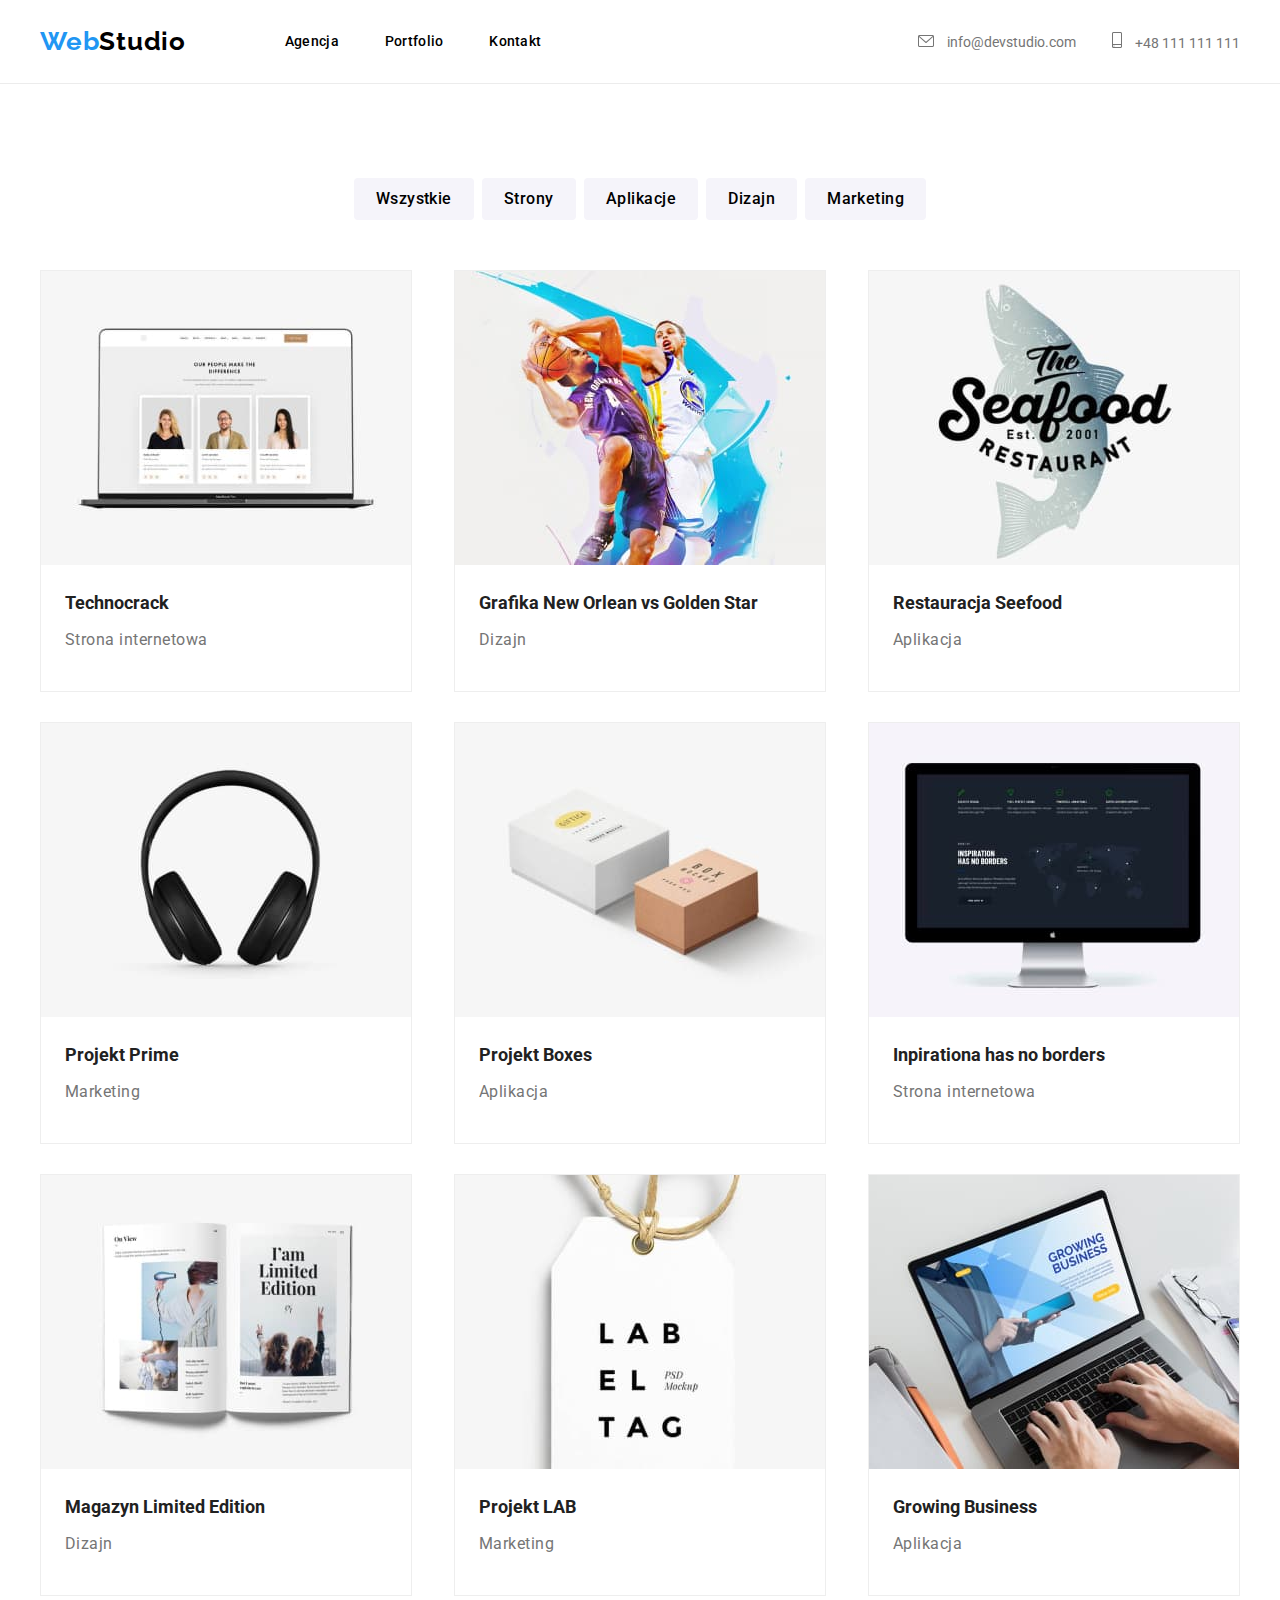
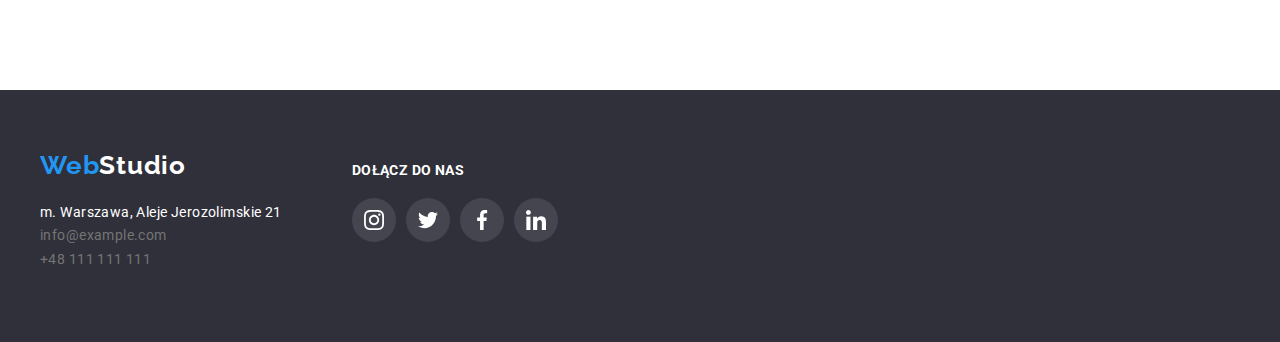
==== portfolio.html @ ff659283 "zklonowane repo 04" ====
<!DOCTYPE html>
<html lang="pl">
<head>
    <meta charset="UTF-8">
    <meta http-equiv="X-UA-Compatible" content="IE=edge">
    <meta name="viewport" content="width=device-width, initial-scale=1.0">
    <link rel="stylesheet" href="https://cdnjs.cloudflare.com/ajax/libs/modern-normalize/1.0.0/modern-normalize.min.css" />
    <link rel="stylesheet" href="css/styles.css">
    <link rel="preconnect" href="https://fonts.googleapis.com">
    <link rel="preconnect" href="https://fonts.gstatic.com" crossorigin>
    <link href="https://fonts.googleapis.com/css2?family=Raleway:wght@700&family=Roboto:wght@400;500;700;900&display=swap"
        rel="stylesheet">
    <title>Portfolio</title>
</head>
<body>
    <header>
        <div class="container">
            <a class="logo" href="index.html"><span class="logo-accent">Web</span>Studio</a>
            <nav class="navigation">
                <ul class="list">
                    <li class="list-nav-item"><a class="link" href="index.html">Agencja</a></li>
                    <li class="list-nav-item"><a class="link" href="portfolio.html">Portfolio</a></li>
                    <li class="list-nav-item"><a class="link" href="/contact">Kontakt</a></li>
                </ul>
            </nav>
            <div class="link-contact-icon">
                <a href="mailto:info@devstudio.com" class="link-contact">
                    <svg class="icon-contact" id="icon-envelope" width="16" height="12">
                        <use href="images/icon.svg#icon-envelope"></use>
                            </svg> info@devstudio.com</a>
            </div>
            <div class="link-contact-icon">
                <a href="tel:+48111111111" class="link-contact">
                    <svg class="icon-contact" id="icon-smartphone" width="10" height="16">
                        <use href="images/icon.svg#icon-smartphone"></use>
                            </svg> +48 111 111 111</a>
            </div>
    </header>
    <main>
        <section class="portfolio-list-button">
            <div class="container">
                <ul class="list portfolio-list-button">
                    <li class="porfolio-list-item"><button class="button-portfolio" type="button">Wszystkie</button></li>
                    <li class="porfolio-list-item"><button class="button-portfolio" type="button">Strony</button></li>
                    <li class="porfolio-list-item"><button class="button-portfolio" type="button">Aplikacje</button></li>
                    <li class="porfolio-list-item"><button class="button-portfolio" type="button">Dizajn</button></li>
                    <li class="porfolio-list-item"><button class="button-portfolio" type="button">Marketing</button></li>
                </ul>
            </div>
        </section>
        <section>
            <div class="container">
            <ul class="list portfolio-list-card">
                <li class="portfolio-card-item">    
                    <figure class="portfolio-card">
                        <img src="images/technocrack.jpg" alt="Technocrack" width="370px" height="294">
                        <figcaption class="figcaption-portfolio">
                            <h3>Technocrack</h3>
                            <p class="accent-card">Strona internetowa</p>
                        </figcaption>
                    </figure>
                </li>
                <li class="portfolio-card-item">
                     <figure class="portfolio-card">
                        <img src="images/new-orlean-vs-golden-star.jpg" alt="New Orlean vs Golden Star" width="370" height="294">
                        <figcaption class="figcaption-portfolio">
                            <h3>Grafika New Orlean vs Golden Star</h3>
                            <p class="accent-card">Dizajn</p>
                        </figcaption>
                    </figure>
                </li>
                <li class="portfolio-card-item">
                     <figure class="portfolio-card">
                        <img src="images/restauracja-seefood.jpg" alt="Restauracja Seefood" width="370" height="294">
                        <figcaption class="figcaption-portfolio">
                            <h3>Restauracja Seefood</h3>
                            <p class="accent-card">Aplikacja</p>
                        </figcaption>
                     </figure>
                </li>
                <li class="portfolio-card-item">
                    <figure class="portfolio-card">
                        <img src="images/projekt-prime.jpg" alt="Projekt Prime" width="370" height="294">
                        <figcaption class="figcaption-portfolio">
                            <h3>Projekt Prime</h3>
                            <p class="accent-card">Marketing</p>
                        </figcaption>
                    </figure>
                </li>
                <li class="portfolio-card-item">
                    <figure class="portfolio-card">
                        <img src="images/projekt-boxes.jpg" alt="Projekt boxes" width="370" height="294">
                        <figcaption class="figcaption-portfolio">
                            <h3>Projekt Boxes</h3>
                            <p class="accent-card">Aplikacja</p>
                        </figcaption>
                    </figure>
                </li>
                <li class="portfolio-card-item">
                    <figure class="portfolio-card">
                        <img src="images/Inspiration-has-no-Borders.jpg" alt="Inspiration has no borders" width="370" height="294">
                        <figcaption class="figcaption-portfolio">
                            <h3>Inpirationa has no borders</h3>
                            <p class="accent-card">Strona internetowa</p>
                        </figcaption>
                    </figure>
                </li>
                <li class="portfolio-card-item">
                    <figure class="portfolio-card">
                        <img src="images/Magazyn-Limited-Edition.jpg" alt="Magazyn Limited Edition" width="370" height="294">
                        <figcaption class="figcaption-portfolio">
                            <h3>Magazyn Limited Edition</h3>
                            <p class="accent-card">Dizajn</p>
                        </figcaption>
                    </figure>
                </li>
                <li class="portfolio-card-item">
                    <figure class="portfolio-card">
                        <img src="images/Projekt-LAB.jpg" alt="Projekt LAB" width="370" height="294">
                        <figcaption class="figcaption-portfolio">
                            <h3>Projekt LAB</h3>
                            <p class="accent-card"></span>Marketing</p>
                        </figcaption>
                    </figure>
                </li>
                <li class="portfolio-card-item">
                    <figure class="portfolio-card">
                        <img src="images/Growing-Business.jpg" alt="Growing Business" width="370" height="294">
                        <figcaption class="figcaption-portfolio">
                            <h3>Growing Business</h3>
                            <p class="accent-card">Aplikacja</p>
                        </figcaption>
                    </figure>
                </li>

            </ul>
            </div>
        </section>
    </main>
    <footer class="footer">
        <div class="container">
            <div class="footer-flex">
                <div class="footer-aside">
                    <a class="logo" href="/"><span class="logo-accent">Web</span><span
                            class="logo-accent-footer">Studio</span></a>
                    <div class="footer-adress">
                        <address class="address">m. Warszawa, Aleje Jerozolimskie 21</address>
                        <address class="address">
                            <a class="link-contact" href="mailto:info@example.com"> info@example.com</a>
                        </address>
                        <address class="address">
                            <a class="link-contact" href="tel:+48111111111">+48 111 111 111</a>
                        </address>
                    </div>
                </div>    
                <section class="footer-social-links">
                    <h4 class="footer-social-links-tittle"> DOŁĄCZ DO NAS</h4>
                    <ul class="footer-social-list list">
                        <li class="footer-social-list-item_link">
                            <a class="footer-social-list_link" href="https://www.instagram.com">
                                <svg class="footer-social-icon" id="icon-instagram" width="44" height="44">
                                    <use href="images/icon.svg#icon-instagram"></use>
                                </svg>
                            </a>
                        </li>
                        <li class="footer-social-list-item_link">
                            <a class="footer-social-list_link" href="https://twitter.com">
                                <svg class="footer-social-icon" id="icon-twitter" width="44" height="44">
                                    <use href="images/icon.svg#icon-twitter"></use>
                                </svg>
                            </a>
                        </li>
                        <li class="footer-social-list-item_link">
                            <a class="footer-social-list_link" href="https://facebook.com">
                                <svg class="footer-social-icon" id="icon-facebbok" width="44" height="44">
                                    <use href="images/icon.svg#icon-facebook"></use>
                                </svg>
                            </a>
                        </li>
                        <li class="footer-social-list-item_link">
                            <a class="footer-social-list_link" href="https://pl.linkedin.com/">
                                <svg class="footer-social-icon" id="icon-in" width="44" height="44">
                                    <use href="images/icon.svg#icon-in"></use>
                                </svg>
                            </a>
                        </li>
                    </ul>
                </section>
            </div>
    </footer>
</body>
</html>
---- css/styles.css ----
body {
        font-family: 'Roboto', 'Raleway', sans-serif;
        color:var(--main-color);
    }

    :root {
        --main-color: #212121;
        --logo-color: #2196F3;
        --link-color: #757575;
        --link-color1: #AFB1B8;
        --bg-color: #2F303A;
    }
    .container {
        width: 1200px;
        padding: 0;
        align-items: center;
        margin: 0 auto;
    }

    a {
        text-decoration: none;
        color:#000000;
    }

    ul,
    p {
        padding: 0;
        margin: 0;
    }

    .list {
        list-style: none;
        padding: 0;
        margin: 0;
    }

    h1,
    h2,
    h3,
    h4,
    h5,
    h6 {
        margin: 0;
    }

    img {
        display: block;
    }

    header .container {
        display: flex;
        justify-content: space-between;
    }

    header {
        border-bottom: 1px solid #ECECEC;
    }

    div .navigation {
        display: flex;
        padding-top: 32px;
        padding-bottom: 32px;     
    }

        /* WebStudio */
    .logo {
        font-family: 'Raleway';
        font-weight: 700;
        font-size: 26px;
        line-height: 1.17;
        margin-right: 93px;
        /* identical to box height */
        letter-spacing: 0.03em;
        padding: 25px 0;
    }

    .logo:hover {
        text-decoration-color: var(--logo-color) ;
    }

    .logo-accent {
        color: var(--logo-color);
       
    }
        /*ustawienia wspólne dla link*/
    .link {
        font-weight: 500;
        font-size: 14px;
        line-height: 1.17;
        letter-spacing: 0.02em;
    }    

    .link:hover, 
    .link:focus,
    .link:active {
        color: var(--logo-color);
    }
    
    .link-contact {
        font-size: 14px;
        color: var(--link-color);
        padding: 32px 0;
    }

    .link-contact:hover,
    .link-contact:focus {
        color: var(--logo-color);
    }


a svg {
    fill: currentColor;
}
.link-contact-icon:not(:last-child) {
    margin-right: 30px;
}
.link-contact-icon {
    display: flex;
    justify-content:center;
    align-items: center;
}
.icon-contact {
    margin-right: 10px;
    
}

ul.list {
    justify-content: space-between;
    display: flex;
}
li.list-nav-item {
    display: flex;
    margin-right: 371px;
}

.list-nav-item:not(:last-child) {
    margin-right: 46px;  
}

.link-contact {
    justify-content: space-evenly;
}
.title {
    max-width: 696px;
    font-weight: 900;
    font-size: 44px;
    line-height: 1.36;
    color: #FFFFFF;
    text-align: center;
    letter-spacing: 0.06em;
    margin-bottom: 30px;
    text-transform: uppercase;
}
   
.title-section {
    display: flex;
    height: 600px;
    padding: 94px 0;
    background-image:linear-gradient(
        rgba(98, 100, 110, 0.4),
        rgba(98, 100, 110, 0.4)),
    url("../images/Img.jpg");
    background-size: cover;
    background-position: center;
    background-repeat: no-repeat;
    /*background-color: rgba(98, 100, 110, 0.4);*/
} 

button {
    font-family: inherit;
    cursor: pointer;
    display: flex;
    justify-content: center;
}

.title-button {
    width: 200px;
    height: 50px;    
    font-weight: 700;
    line-height: 1.87;
    letter-spacing: 0.06em;
    color: #FFFFFF;
    background: var(--logo-color);
    box-shadow: 0px 4px 4px rgba(0, 0, 0, 0.15);
    border-radius: 4px;
    border: none;
    align-items: center;
    justify-content: center;
}
main .title-section {
    flex-direction: column;
    align-items: center;
    justify-content: center;
}
.title-section .container {
    justify-content: center;
    display: flex;
    flex-direction: column;
}

/* portfolio buttons*/

div .portfolio-list-button {
    justify-content: center;
    padding-top: 94px;
    padding-bottom: 50px;
}

ul .porfolio-list-item:not(:last-child) {
    padding-right: 8px;
}
.button-portfolio {
    padding: 6px 22px;
    background: #F5F4FA;
    border-radius: 4px;
    font-weight: 500;
    line-height: 1.875;
    letter-spacing: 0.03em;
    border:none;
}

.button-portfolio:hover,
.button-portfolio:focus,
.button-portfolio:active {
    background-color: var(--logo-color);
    color: #FFFFFF;
    /* shadow-middle */
    box-shadow: 0px 3px 1px rgba(0, 0, 0, 0.1), 0px 1px 2px rgba(0, 0, 0, 0.08), 0px 2px 2px rgba(0, 0, 0, 0.12);
    border-radius: 4px;
}

/*portfolio cards*/
div .portfolio-list-card {
    display: flex;
    flex-wrap: wrap; 
    padding-bottom: 94px;
}

ul .portfolio-card-item:nth-child(-n + 5) {
    margin-bottom: 30px;
}
li .portfoli-card-item {
    margin-left: 10px;
    margin-top: 10px;
    flex-basis: calc(100%/3-10px);
}

ul .portfolio-list-card {
    display: flex;
    flex-wrap: wrap;
    margin-left: -10px;
    margin-top: -10px;
}

.portfolio-card {
    margin: 0;
    /*width: 370px;
    height: 404px;*/
    line-height: 2;
    background: #FFFFFF;
    border: 1px solid #EEEEEE;
    cursor: pointer;
}
.portfolio-card:hover,
.portfolio-card:focus {
    border: 1px solid #EEEEEE;
    box-shadow: 0px 1px 1px rgba(0, 0, 0, 0.12), 0px 4px 4px rgba(0, 0, 0, 0.06), 1px 4px 6px rgba(0, 0, 0, 0.16);

}

.figcaption-portfolio .accent-card {
    text-align: left;
    padding-top: 4px;
}

.figcaption-portfolio {
    padding: 20px 24px;
}
/*nasze atuty*/

.atuty {
    font-size: 14px;
    line-height: 1.71;
    letter-spacing: 0.03em;
    padding: 94px 0;
    justify-content: space-between;
    margin: 0;
}

.icon-item-atuty {
    display: flex;
    justify-content: center;
    padding: 25px 0;
    background-color: rgba(245, 244, 250, 1);
    border-radius: 4%;
    height: 120px;
    margin-bottom: 30px;
    
}

/*nagłówek tekstu*/
h6 {
    font-size: 14px;
    line-height: 1.17;
    margin-bottom: 10px;
    text-transform: uppercase;
}

.text {
    /*width: 270px; 
    height: 75px;*/
    font-size: 14px;  
    line-height: 24px;
    color: var(--link-color);
    text-align: left;
    vertical-align: top;   
}

.list-atuty {
    display: flex;
    justify-content: space-between;
    margin-left: -10px;
    list-style: none;
}
ul .list-item-atuty {
    align-items: center;
    justify-content:space-between;
    /*padding-right: 30px;*/
    
    max-width: 270px;
}

ul .list-item-atuty .icon-atuty {
    align-items: center;
}
.icon-atuty {
    width: 70px;
    height: 70px;
}

    /*nagłówek Czym się zajmujemy*/
h2 {
    font-size: 36px;
    line-height: 1.17;
    letter-spacing: 0.06em;
    text-align: center;
    padding-bottom: 50px;
}

.list-images .container {
    padding-bottom: 94px;
}

    /*nasz zespół*/

.team {
    padding: 94px 0;
    line-height: 1.17;
    background-color: #f5f4fa;
    justify-content: space-between;
}
.team-card {
    margin: 0;
    padding: 0;
    line-height: 1.17;
    background: #FFFFFF;
    /* material shadow v1 */
    box-shadow: 0px 1px 3px rgba(0, 0, 0, 0.12), 0px 1px 1px rgba(0, 0, 0, 0.14), 0px 2px 1px rgba(0, 0, 0, 0.2);
    border-radius: 0px 0px 4px 4px; 
}

figcaption .accent-card {
    padding-bottom: 16px;
    text-align: center;
}

h4 {
    font-size: 16px;
    text-align: center;
    padding: 30px 99px 0;
}
h3 {
    font-size: 18px;
}

.accent-card {
    line-height: 1.875;
    letter-spacing: 0.03em;
    color: var(--link-color); 
}

.social-list_link:hover,
.social-list_link:focus {
    background-color: #2196F3;
    color: #FFFFFF;
}

.social-list_link {
    width: 44px;
    height: 44px;
    display: flex;
    justify-content: center;
    align-items: center;
    border-radius: 50%;
    background-color: #FFFFFF;
    color: var(--link-color1);
    margin-right: 10px;
}

.social-icon {
    width: 20px;
    height: 20px;
    display: flex;
    color: currentColor;
    justify-content: center;
    align-items: center;
}

ul .social-list {
    display: flex;
    justify-content: center;
    text-decoration: none;
    padding-bottom: 42px;
    
}

.social-list-item_link {
    margin-right: 10px;
}


/*nasi klienci*/

.list-client-items {
    list-style-type: none;
    display: flex;
    justify-content: space-between;
    align-items: center;
    margin-bottom: 94px;
    
}

.clients h2 {
    align-items: center;
    padding-top: 94px;
    font-weight: 700;
    font-size: 36px;
    line-height: 42px;
    text-align: center;
    letter-spacing: 0.03em;
    color: #212121;
    
}
.client-item-list {
    width: 170px;
    height: 92px;
    border: 1px solid rgba(175, 177, 184, 1);
    border-radius: 4%;
    cursor: pointer;
    display: flex;
    justify-content: center;
    color: var(--link-color1);
        
}
.client-item-list-icon {
    width: 106px;
    height: 61px;
    display: flex;
    align-items: center;
    margin: auto;
}

.client-item-list:hover,
.client-item-list:focus {
    color: var(--logo-color);
    border: 1px solid var(--logo-color);
}
    /* Footer bg */
.footer {
    height: 252px;
    font-weight: 400;
    font-size: 14px;
    line-height: 1.71;
    color: #FFFFFF;
    background: var(--bg-color);
    letter-spacing: 0.03em;
}

footer .container .logo {
    display: flex;
    padding-top: 60px;
    padding-bottom: 20px;

}
.address {
    font-style: normal;
}
 
a.address {
    color: var(--link-color);
}
.footer-adress {
    margin-bottom: 60px;
}

.logo-accent-footer {
        color:#FFFFFF;
}
.footer-flex {
    display: flex;
}
.footer-aside{
    padding-right: 70px;
}
.footer-social-links {
    display: flex;
    align-items:baseline;
    justify-content: baseline;
    flex-direction: column;  
}

.footer-social-links-tittle {
    font-size: 14px;
    line-height: 16px;
    letter-spacing: 0.03em;
    text-transform: uppercase;
    text-align: left;
    padding: 72px 0 20px;
    color: #FFFFFF;
}

.footer-social-list_link:hover,
.footer-social-list_link:focus {
    background-color: #2196F3;
    color: #FFFFFF;
}

.footer-social-list_link {
    
    width: 44px;
    height: 44px;
    display: flex;
    justify-content: center;
    align-items: center;
    border-radius: 50%;
    color: #FFFFFF;
    background-color: rgba(255, 255, 255, 0.1)
}

.footer-social-icon {
    width: 20px;
    height: 20px;
    display: flex;
    color: #FFFFFF;
    justify-content: center;
    align-items: center;
}
.footer-social-list {
    display: flex;
    justify-content: center;
    text-decoration: none;
    
}
.footer-social-list-item_link {
    margin-right: 10px;
}
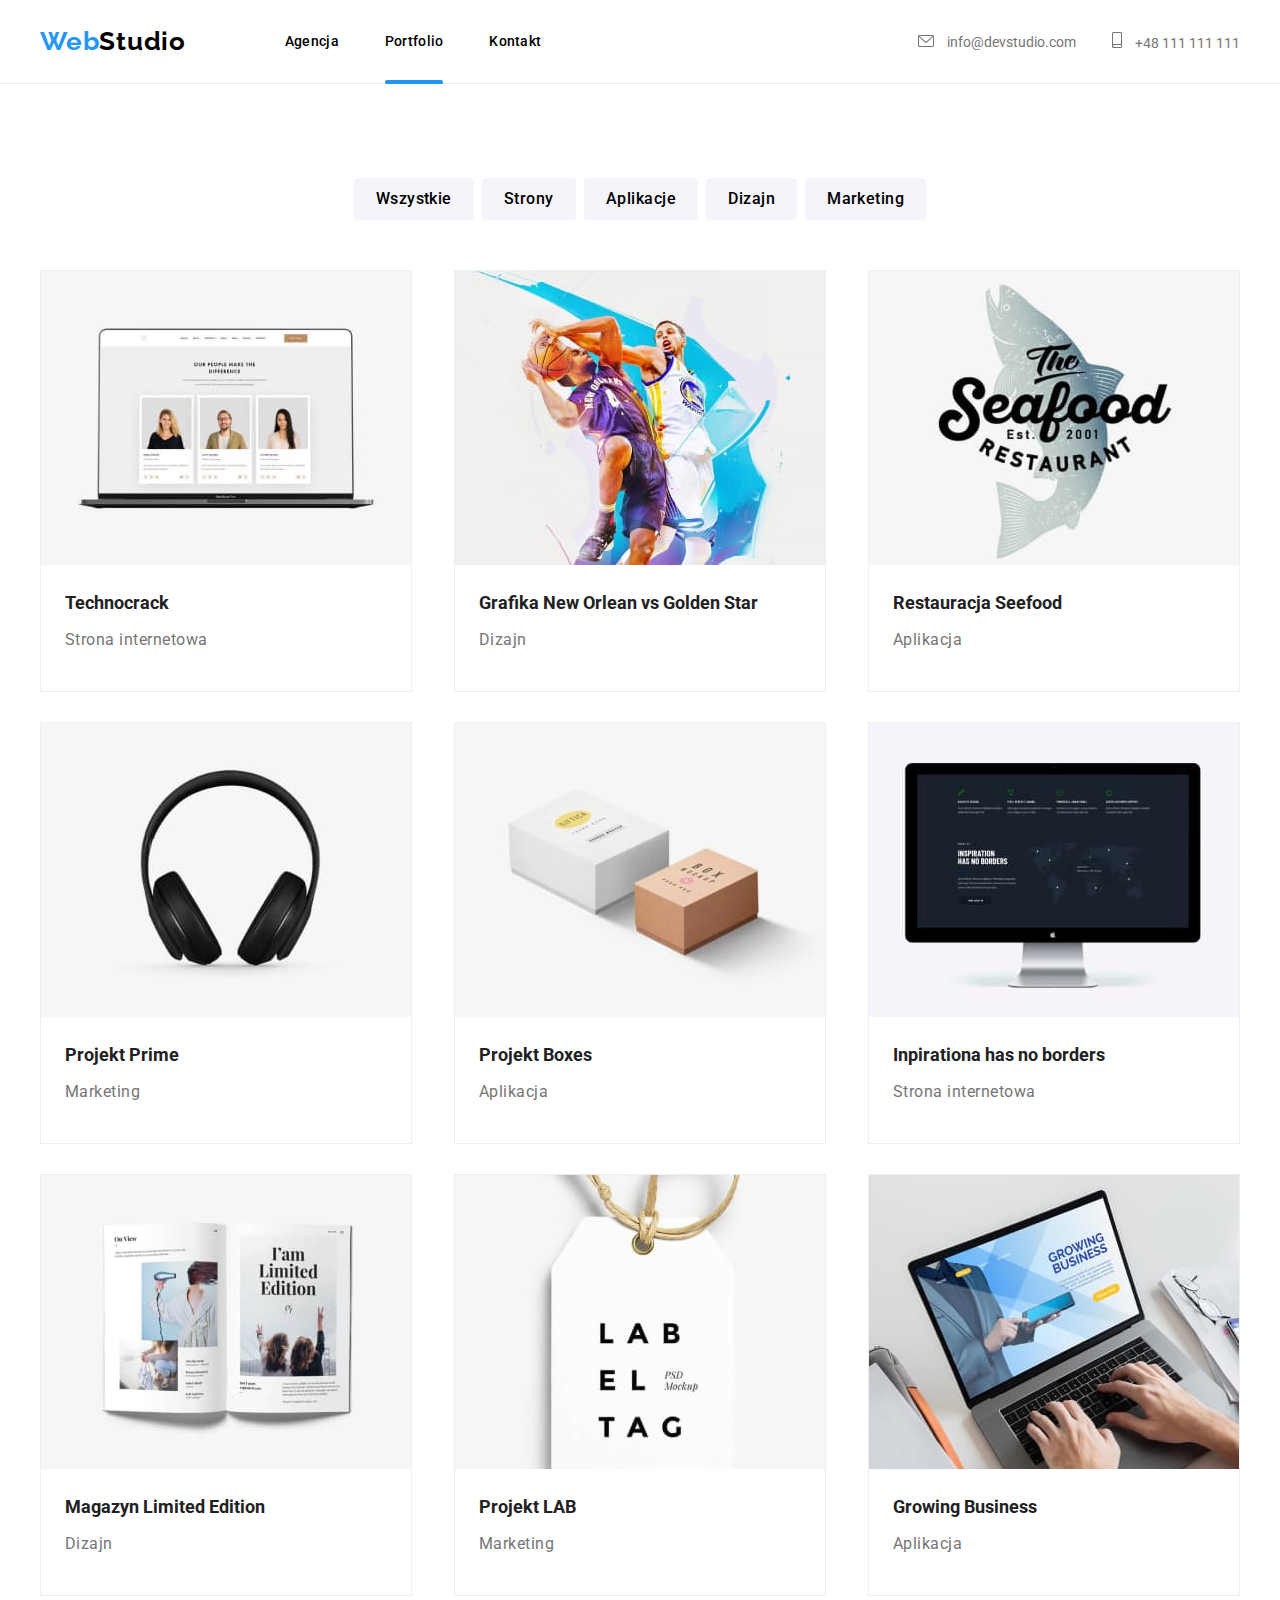
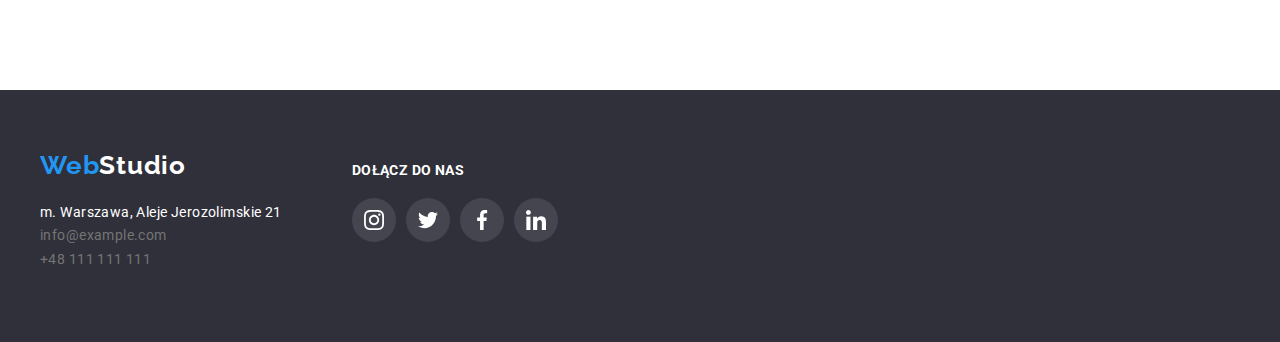
==== commit ff64f8f3: "dodane karty w portfolio i okno modalne" ====
--- a/portfolio.html
+++ b/portfolio.html
@@ -19,7 +19,7 @@
             <nav class="navigation">
                 <ul class="list">
                     <li class="list-nav-item"><a class="link" href="index.html">Agencja</a></li>
-                    <li class="list-nav-item"><a class="link" href="portfolio.html">Portfolio</a></li>
+                    <li class="list-nav-item"><a class="link active" href="portfolio.html">Portfolio</a></li>
                     <li class="list-nav-item"><a class="link" href="/contact">Kontakt</a></li>
                 </ul>
             </nav>
@@ -54,6 +54,10 @@
                 <li class="portfolio-card-item">    
                     <figure class="portfolio-card">
                         <img src="images/technocrack.jpg" alt="Technocrack" width="370px" height="294">
+                        <div class="overlay">
+                            <p class="overlay-text">Technocrack jest popularną platformą wykorzystywaną do rozpowszechniania koronawirusa. Firmy wykorzystują tę platformę
+                            do celów szpiegowskich i ataków na niezabezpieczone serwery konkurencji</p>
+                        </div>
                         <figcaption class="figcaption-portfolio">
                             <h3>Technocrack</h3>
                             <p class="accent-card">Strona internetowa</p>
@@ -63,6 +67,11 @@
                 <li class="portfolio-card-item">
                      <figure class="portfolio-card">
                         <img src="images/new-orlean-vs-golden-star.jpg" alt="New Orlean vs Golden Star" width="370" height="294">
+                        <div class="overlay">
+                            <p class="overlay-text">Technocrack jest popularną platformą wykorzystywaną do rozpowszechniania koronawirusa. Firmy
+                                wykorzystują tę platformę
+                                do celów szpiegowskich i ataków na niezabezpieczone serwery konkurencji</p>
+                        </div>
                         <figcaption class="figcaption-portfolio">
                             <h3>Grafika New Orlean vs Golden Star</h3>
                             <p class="accent-card">Dizajn</p>
@@ -72,7 +81,11 @@
                 <li class="portfolio-card-item">
                      <figure class="portfolio-card">
                         <img src="images/restauracja-seefood.jpg" alt="Restauracja Seefood" width="370" height="294">
-                        <figcaption class="figcaption-portfolio">
+                        <div class="overlay">
+                            <p class="overlay-text">Technocrack jest popularną platformą wykorzystywaną do rozpowszechniania koronawirusa. Firmy
+                                wykorzystują tę platformę
+                                do celów szpiegowskich i ataków na niezabezpieczone serwery konkurencji</p>
+                        </div><figcaption class="figcaption-portfolio">
                             <h3>Restauracja Seefood</h3>
                             <p class="accent-card">Aplikacja</p>
                         </figcaption>
@@ -81,6 +94,11 @@
                 <li class="portfolio-card-item">
                     <figure class="portfolio-card">
                         <img src="images/projekt-prime.jpg" alt="Projekt Prime" width="370" height="294">
+                        <div class="overlay">
+                            <p class="overlay-text">Technocrack jest popularną platformą wykorzystywaną do rozpowszechniania koronawirusa. Firmy
+                                wykorzystują tę platformę
+                                do celów szpiegowskich i ataków na niezabezpieczone serwery konkurencji</p>
+                        </div>
                         <figcaption class="figcaption-portfolio">
                             <h3>Projekt Prime</h3>
                             <p class="accent-card">Marketing</p>
@@ -90,6 +108,11 @@
                 <li class="portfolio-card-item">
                     <figure class="portfolio-card">
                         <img src="images/projekt-boxes.jpg" alt="Projekt boxes" width="370" height="294">
+                        <div class="overlay">
+                            <p class="overlay-text">Technocrack jest popularną platformą wykorzystywaną do rozpowszechniania koronawirusa. Firmy
+                                wykorzystują tę platformę
+                                do celów szpiegowskich i ataków na niezabezpieczone serwery konkurencji</p>
+                        </div>
                         <figcaption class="figcaption-portfolio">
                             <h3>Projekt Boxes</h3>
                             <p class="accent-card">Aplikacja</p>
@@ -99,6 +122,11 @@
                 <li class="portfolio-card-item">
                     <figure class="portfolio-card">
                         <img src="images/Inspiration-has-no-Borders.jpg" alt="Inspiration has no borders" width="370" height="294">
+                        <div class="overlay">
+                            <p class="overlay-text">Technocrack jest popularną platformą wykorzystywaną do rozpowszechniania koronawirusa. Firmy
+                                wykorzystują tę platformę
+                                do celów szpiegowskich i ataków na niezabezpieczone serwery konkurencji</p>
+                        </div>
                         <figcaption class="figcaption-portfolio">
                             <h3>Inpirationa has no borders</h3>
                             <p class="accent-card">Strona internetowa</p>
@@ -108,6 +136,11 @@
                 <li class="portfolio-card-item">
                     <figure class="portfolio-card">
                         <img src="images/Magazyn-Limited-Edition.jpg" alt="Magazyn Limited Edition" width="370" height="294">
+                        <div class="overlay">
+                            <p class="overlay-text">Technocrack jest popularną platformą wykorzystywaną do rozpowszechniania koronawirusa. Firmy
+                                wykorzystują tę platformę
+                                do celów szpiegowskich i ataków na niezabezpieczone serwery konkurencji</p>
+                        </div>
                         <figcaption class="figcaption-portfolio">
                             <h3>Magazyn Limited Edition</h3>
                             <p class="accent-card">Dizajn</p>
@@ -117,6 +150,11 @@
                 <li class="portfolio-card-item">
                     <figure class="portfolio-card">
                         <img src="images/Projekt-LAB.jpg" alt="Projekt LAB" width="370" height="294">
+                        <div class="overlay">
+                            <p class="overlay-text">Technocrack jest popularną platformą wykorzystywaną do rozpowszechniania koronawirusa. Firmy
+                                wykorzystują tę platformę
+                                do celów szpiegowskich i ataków na niezabezpieczone serwery konkurencji</p>
+                        </div>
                         <figcaption class="figcaption-portfolio">
                             <h3>Projekt LAB</h3>
                             <p class="accent-card"></span>Marketing</p>
@@ -126,6 +164,11 @@
                 <li class="portfolio-card-item">
                     <figure class="portfolio-card">
                         <img src="images/Growing-Business.jpg" alt="Growing Business" width="370" height="294">
+                        <div class="overlay">
+                            <p class="overlay-text">Technocrack jest popularną platformą wykorzystywaną do rozpowszechniania koronawirusa. Firmy
+                                wykorzystują tę platformę
+                                do celów szpiegowskich i ataków na niezabezpieczone serwery konkurencji</p>
+                        </div>
                         <figcaption class="figcaption-portfolio">
                             <h3>Growing Business</h3>
                             <p class="accent-card">Aplikacja</p>
@@ -188,5 +231,6 @@
                 </section>
             </div>
     </footer>
+
 </body>
 </html>--- a/css/styles.css
+++ b/css/styles.css
@@ -2,6 +2,7 @@
     body {
         font-family: 'Roboto', 'Raleway', sans-serif;
         color:var(--main-color);
+        
     }
 
     :root {
@@ -89,6 +90,9 @@
         font-size: 14px;
         line-height: 1.17;
         letter-spacing: 0.02em;
+        transition-property: color;
+        transition-duration: 250ms;
+        transition-timing-function: cubic-bezier(0.4, 0, 0.2, 1); 
     }    
 
     .link:hover, 
@@ -101,6 +105,9 @@
         font-size: 14px;
         color: var(--link-color);
         padding: 32px 0;
+        transition-property: color;
+        transition-duration: 250ms;
+        transition-timing-function: cubic-bezier(0.4, 0, 0.2, 1);
     }
 
     .link-contact:hover,
@@ -122,7 +129,7 @@
 }
 .icon-contact {
     margin-right: 10px;
-    
+   
 }
 
 ul.list {
@@ -218,6 +225,10 @@
     line-height: 1.875;
     letter-spacing: 0.03em;
     border:none;
+    transition-property: background-color, color, box-shadow;
+    transition-duration: 250ms;
+    transition-timing-function: cubic-bezier(0.4, 0, 0.2, 1);
+   
 }
 
 .button-portfolio:hover,
@@ -261,21 +272,78 @@
     background: #FFFFFF;
     border: 1px solid #EEEEEE;
     cursor: pointer;
+    position: relative;
+    overflow: hidden;
+    transition-property: box-shadow;
+    transition-duration: 250ms;
+    transition-timing-function: cubic-bezier(0.4, 0, 0.2, 1);
+}
+.portfolio-card:hover .overlay,
+.portfolio-card:focus .overlay {
+    opacity: 1;
+    transform: translatey(0);
+        
 }
 .portfolio-card:hover,
 .portfolio-card:focus {
-    border: 1px solid #EEEEEE;
     box-shadow: 0px 1px 1px rgba(0, 0, 0, 0.12), 0px 4px 4px rgba(0, 0, 0, 0.06), 1px 4px 6px rgba(0, 0, 0, 0.16);
-
+}
+
+.portfolio-card>img {
+    position: relative;
+    
+}
+
+.overlay {
+    /* hover overlay */
+    margin: 0;
+    position: absolute;
+    width: 100%;
+    height: 294px;
+    left: 0px;
+    bottom: 126px;
+    overflow: hidden;
+    
+    background: rgba(33, 150, 243, 0.9);
+    transform: translatey(100%);
+    transition-property: transform;
+    transition-duration: 250ms;
+    transition-timing-function: cubic-bezier(0.4, 0, 0.2, 1);
+    opacity: 0;
+}
+.overlay-text {
+        position: absolute;
+        width: 301px;
+        height: 196px;
+        left: 24px;
+        top: 49px;
+   
+        font-family: 'Roboto';
+        font-style: normal;
+        font-weight: 400;
+        font-size: 18px;
+        line-height: 28px;
+        /* or 156% */
+        letter-spacing: 0.03em;
+        color: #FFFFFF;
 }
 
 .figcaption-portfolio .accent-card {
     text-align: left;
     padding-top: 4px;
 }
+.portfolio-card >figcaption {
+    z-index: 3;
+    position: sticky;
+    opacity: 1;
+    bottom: 0px;
+    left: 0px;
+    background-color: #FFFFFF;
+}
 
 .figcaption-portfolio {
     padding: 20px 24px;
+    
 }
 /*nasze atuty*/
 
@@ -351,6 +419,30 @@
 .list-images .container {
     padding-bottom: 94px;
 }
+.list-images-item {
+    position: relative;
+}
+
+.label {
+    font-size: 14px;
+    color: #FFFFFF;
+
+    font-weight: 700;
+    line-height: 16px;
+    text-align: center;
+    justify-items: center;
+    letter-spacing: 0.03em;
+    text-transform: uppercase;
+    background: rgba(47, 48, 58, 0.8);
+    padding-top: 27px;
+
+    position: absolute;
+    width: 370px;
+    height: 70px;
+    left: 0px;
+    bottom: 0px;
+       
+}
 
     /*nasz zespół*/
 
@@ -406,6 +498,9 @@
     background-color: #FFFFFF;
     color: var(--link-color1);
     margin-right: 10px;
+    transition-property: background-color, color;
+    transition-duration: 250ms;
+    transition-timing-function: cubic-bezier(0.4, 0, 0.2, 1);
 }
 
 .social-icon {
@@ -461,6 +556,9 @@
     display: flex;
     justify-content: center;
     color: var(--link-color1);
+    transition-property: color;
+    transition-duration: 250ms;
+    transition-timing-function: cubic-bezier(0.4, 0, 0.2, 1);
         
 }
 .client-item-list-icon {
@@ -545,7 +643,10 @@
     align-items: center;
     border-radius: 50%;
     color: #FFFFFF;
-    background-color: rgba(255, 255, 255, 0.1)
+    background-color: rgba(255, 255, 255, 0.1);
+    transition-property: background-color, color;
+    transition-duration: 250ms;
+    transition-timing-function: cubic-bezier(0.4, 0, 0.2, 1);
 }
 
 .footer-social-icon {
@@ -566,4 +667,67 @@
     margin-right: 10px;
 }
 
-
+/*podkreślenie bieżącej strony*/
+
+.active::after {
+    content: "";
+    display: block;
+    width: 100%;
+    border-top: 4px solid #2196F3;
+    border-radius: 2px;
+    position: relative;
+    top: 30px;
+    background: #2196F3;
+    margin-bottom: -6px;
+}
+
+  li .active {
+      position: relative;
+  }  
+
+/*backdrop*/
+
+.backdrop {
+    position: fixed;
+    top: 0;
+    left: 0;
+    width: 100%;
+    height: 100%;
+    background-color: #E5E5E5;
+    background: rgba(0, 0, 0, 0.2);
+}
+.modal {    
+/* Okno modalne */
+    position: absolute;
+    width: 528px;
+    height: 581px;
+    left: 50%;
+    top: 50%;
+    background: #FFFFFF;
+    box-shadow: 0px 1px 3px rgba(0, 0, 0, 0.12), 0px 1px 1px rgba(0, 0, 0, 0.14), 0px 2px 1px rgba(0, 0, 0, 0.2);
+    border-radius: 4px;
+    transform: translate( -50%, -50%);
+    
+}
+
+.is-hidden {
+    opacity:0;
+    visibility: hidden;
+    pointer-events: none;
+}
+.close-btn {
+    /* close */
+    width: 30px;
+    height: 30px;
+    position: absolute;
+    left: 490px;
+    top: 8px;
+    background-color: #FFFFFF;
+    border: 1px solid rgba(0, 0, 0, 0.1);
+    border-radius: 50%;
+    font-size: 11px;
+    display: block;
+    justify-items: center;
+}
+
+
